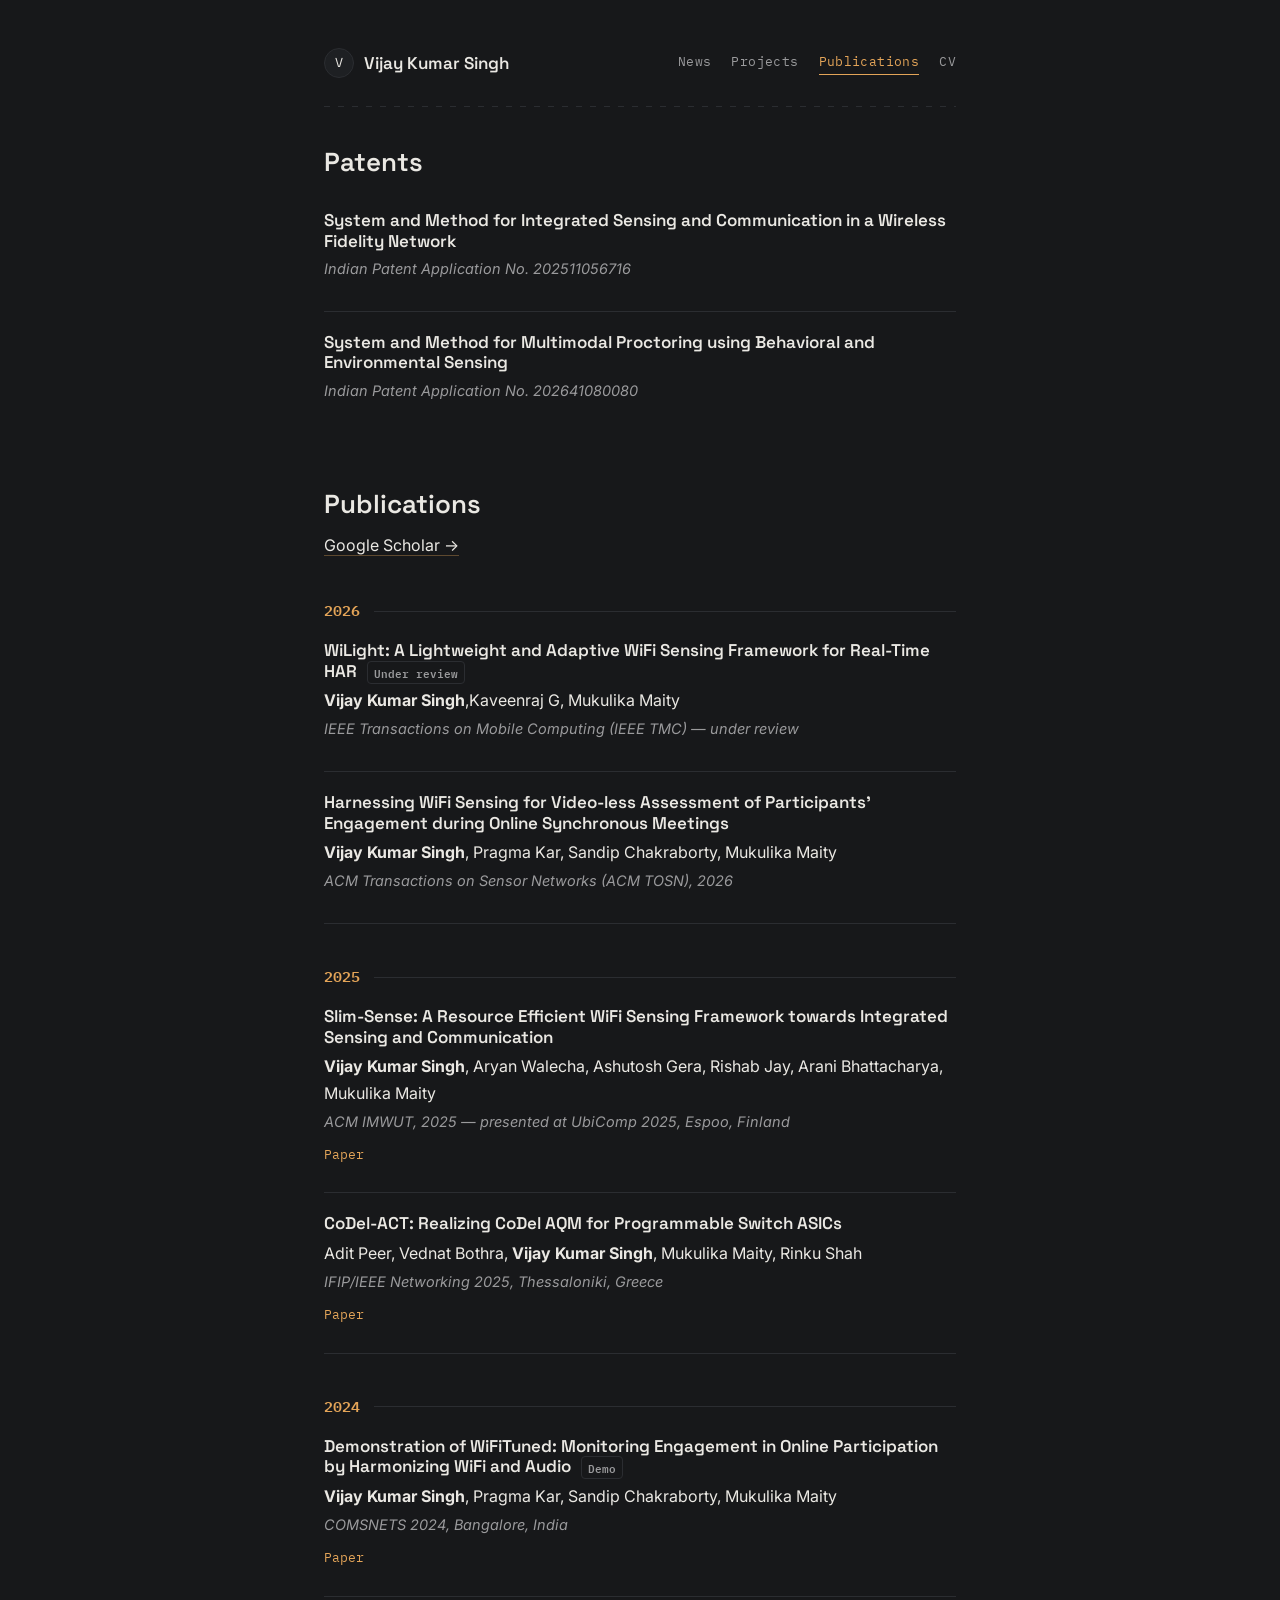
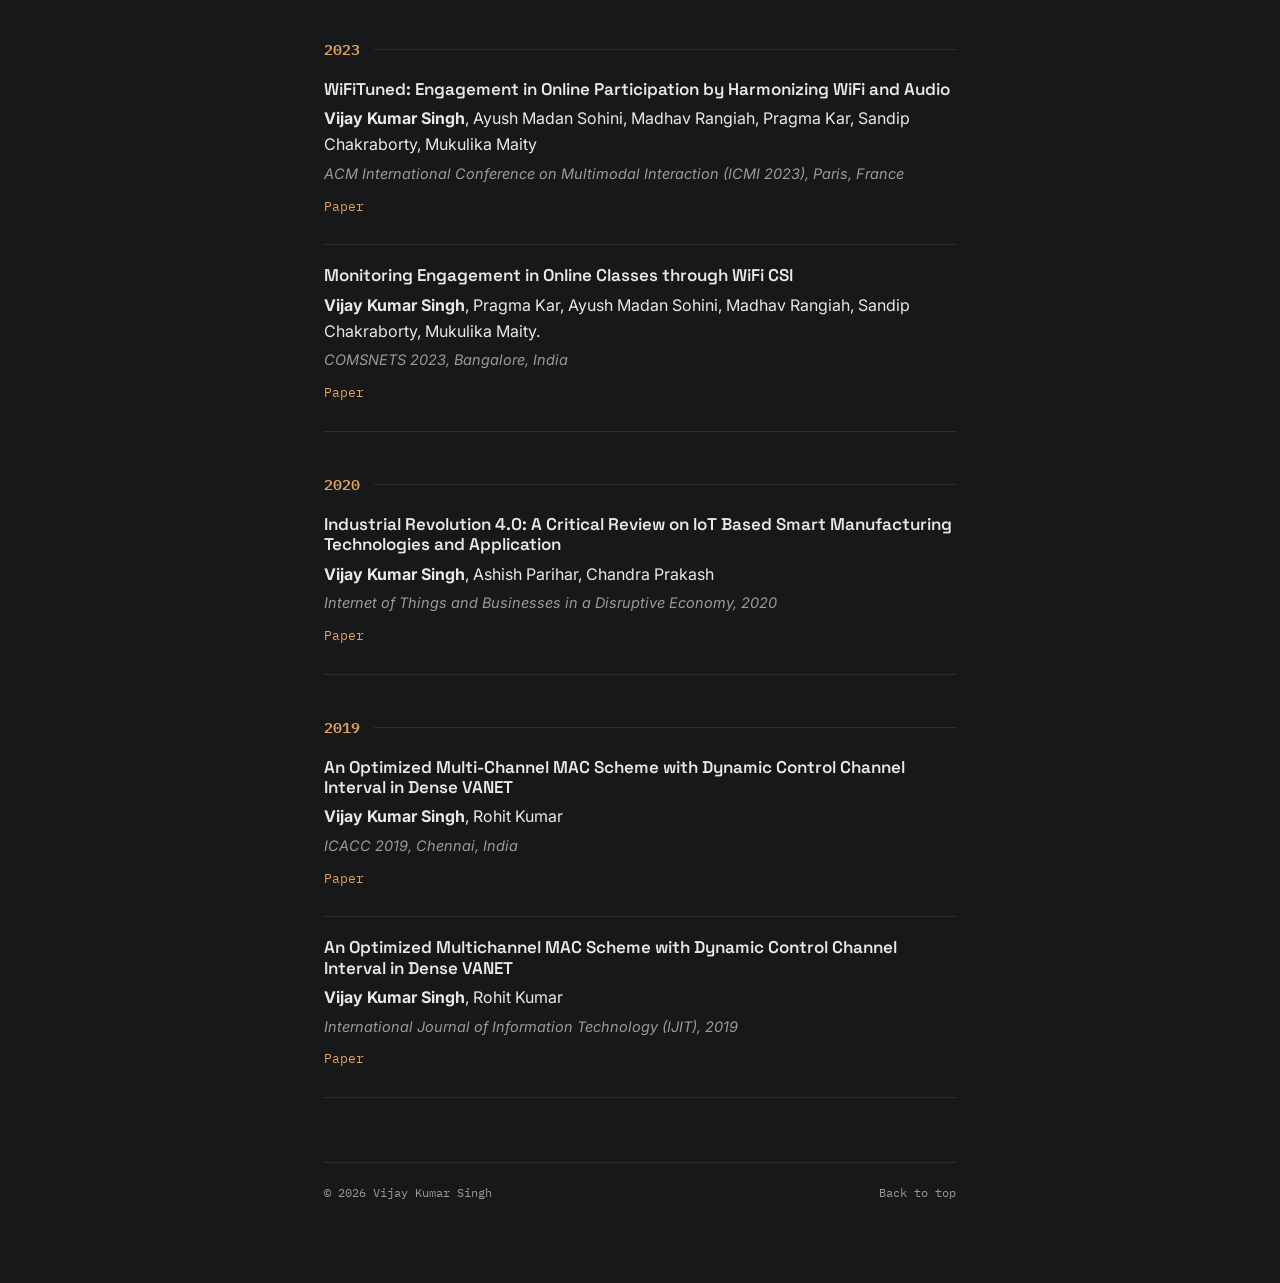
==== publications.html @ cd4f3c52 "Initial academic website" ====
<!DOCTYPE html>
<html lang="en">
<head>
<meta charset="UTF-8">
<meta name="viewport" content="width=device-width, initial-scale=1.0">
<title>Publications | Vijay Kumar Singh</title>
<link rel="preconnect" href="https://fonts.googleapis.com">
<link rel="preconnect" href="https://fonts.gstatic.com" crossorigin>
<link href="https://fonts.googleapis.com/css2?family=Space+Grotesk:wght@500;600;700&family=Inter:wght@400;500;600&family=IBM+Plex+Mono:wght@400;500&display=swap" rel="stylesheet">
<link rel="stylesheet" href="style.css">
</head>
<body>
<div class="container">

  <header class="site-header">
    <a class="brand" href="index.html">
      <span class="avatar avatar-sm">V</span>
      <span class="brand-name">Vijay Kumar Singh</span>
    </a>
    <nav class="site-nav">
      <a href="news.html">News</a>
      <a href="projects.html">Projects</a>
      <a href="publications.html" class="active">Publications</a>
      <a href="cv.pdf">CV</a>
    </nav>
  </header>
  <div class="waveform-divider"></div>

  <h1 class="page-title">Patents</h1>

  <article class="pub">
    <h3 class="pub-title">System and Method for Integrated Sensing and Communication in a Wireless Fidelity Network</h3>
    <p class="pub-venue">Indian Patent Application No. 202511056716</p>
  </article>

  <article class="pub" style="border-bottom:none;">
    <h3 class="pub-title">System and Method for Multimodal Proctoring using Behavioral and Environmental Sensing</h3>
    <p class="pub-venue">Indian Patent Application No. 202641080080</p>
  </article>

  <h1 class="page-title" style="margin-top:56px;">Publications</h1>
  <!-- TODO: paste your actual Google Scholar profile URL here -->
  <p style="margin-top:-20px;"><a href="https://scholar.google.com/citations?user=kNr-Pc0AAAAJ&hl=en"  rel="noopener">Google Scholar &rarr;</a></p>

  <!-- Author lists aren't shown per-paper on the CV, only the paper titles
       and venues — replace "et al." below with the full author list for
       each paper. -->

  <div class="year-heading"><h2>2026</h2><div class="rule"></div></div>

  <article class="pub">
    <h3 class="pub-title">WiLight: A Lightweight and Adaptive WiFi Sensing Framework for Real-Time HAR <span class="pub-tag">Under review</span></h3>
    <p class="pub-authors"><strong>Vijay Kumar Singh</strong>,Kaveenraj G, Mukulika Maity</p>
    <p class="pub-venue">IEEE Transactions on Mobile Computing (IEEE TMC) — under review</p>
  </article>

  <article class="pub">
    <h3 class="pub-title">Harnessing WiFi Sensing for Video-less Assessment of Participants' Engagement during Online Synchronous Meetings</h3>
    <p class="pub-authors"><strong>Vijay Kumar Singh</strong>, Pragma Kar, Sandip Chakraborty, Mukulika Maity</p>
    <p class="pub-venue">ACM Transactions on Sensor Networks (ACM TOSN), 2026</p>
  </article>

  

  <div class="year-heading"><h2>2025</h2><div class="rule"></div></div>

  <article class="pub">
    <h3 class="pub-title">Slim-Sense: A Resource Efficient WiFi Sensing Framework towards Integrated Sensing and Communication</h3>
    <p class="pub-authors"><strong>Vijay Kumar Singh</strong>, Aryan Walecha, Ashutosh Gera, Rishab Jay, Arani Bhattacharya, Mukulika Maity</p>
    <p class="pub-venue">ACM IMWUT, 2025 — presented at UbiComp 2025, Espoo, Finland</p>
    <div class="pub-links">
      <a href="https://doi.org/10.1145/3712271" target="_blank" rel="noopener">Paper</a>
    </div>
  </article>

  <article class="pub">
    <h3 class="pub-title">CoDel-ACT: Realizing CoDel AQM for Programmable Switch ASICs</h3>
    <p class="pub-authors">Adit Peer, Vednat Bothra, <strong>Vijay Kumar Singh</strong>, Mukulika Maity, Rinku Shah</p>
    <p class="pub-venue">IFIP/IEEE Networking 2025, Thessaloniki, Greece</p>
    <div class="pub-links">
      <a href="https://doi.org/10.23919/IFIPNetworking62109.2024.10619729" target="_blank" rel="noopener">Paper</a>
    </div>
  </article>

  

  <div class="year-heading"><h2>2024</h2><div class="rule"></div></div>
  <article class="pub">
    <h3 class="pub-title">Demonstration of WiFiTuned: Monitoring Engagement in Online Participation by Harmonizing WiFi and Audio <span class="pub-tag">Demo</span></h3>
    <p class="pub-authors"><strong>Vijay Kumar Singh</strong>, Pragma Kar, Sandip Chakraborty, Mukulika Maity</p>
    <p class="pub-venue">COMSNETS 2024, Bangalore, India</p>
    <div class="pub-links">
      <a href="https://doi.org/10.1109/COMSNETS56262.2023.10041341" target="_blank" rel="noopener">Paper</a>
    </div>
  </article>

  <div class="year-heading"><h2>2023</h2><div class="rule"></div></div>

  <article class="pub">
    <h3 class="pub-title">WiFiTuned: Engagement in Online Participation by Harmonizing WiFi and Audio</h3>
    <p class="pub-authors"><strong>Vijay Kumar Singh</strong>, Ayush Madan Sohini, Madhav Rangiah, Pragma Kar, Sandip Chakraborty, Mukulika Maity </p>
    <p class="pub-venue">ACM International Conference on Multimodal Interaction (ICMI 2023), Paris, France</p>
    <div class="pub-links">
      <a href="https://dl.acm.org/doi/pdf/10.1145/3577190.3614108" target="_blank" rel="noopener">Paper</a>
    </div>
  </article>

  <article class="pub">
    <h3 class="pub-title">Monitoring Engagement in Online Classes through WiFi CSI</h3>
    <p class="pub-authors"><strong>Vijay Kumar Singh</strong>,  Pragma Kar, Ayush Madan Sohini, Madhav Rangiah, Sandip Chakraborty, Mukulika Maity.</p>
    <p class="pub-venue">COMSNETS 2023, Bangalore, India</p>
    <div class="pub-links">
      <a href="https://ieeexplore.ieee.org/stamp/stamp.jsp?tp=&arnumber=10041341"  rel="noopener">Paper</a>
    </div>
  </article>

  <div class="year-heading"><h2>2020</h2><div class="rule"></div></div>
  <article class="pub">
    <h3 class="pub-title">Industrial Revolution 4.0: A Critical Review on IoT Based Smart Manufacturing Technologies and Application</h3>
    <p class="pub-authors"><strong>Vijay Kumar Singh</strong>, Ashish Parihar, Chandra Prakash</p>
    <p class="pub-venue">Internet of Things and Businesses in a Disruptive Economy, 2020</p>
    <div class="pub-links">
      <a href="https://www.researchgate.net/profile/Ashish-Parihar-5/publication/359159598_Industrial_Revolution_40_A_Critical_Review_on_IoT_Based_Smart_Manufacturing_Technologies_Application/links/622b1a8e3c53d31ba4ba45b7/Industrial-Revolution-40-A-Critical-Review-on-IoT-Based-Smart-Manufacturing-Technologies-Application.pdf"  rel="noopener">Paper</a>
    </div>
  </article>

  

  <div class="year-heading"><h2>2019</h2><div class="rule"></div></div>

  <article class="pub">
    <h3 class="pub-title">An Optimized Multi-Channel MAC Scheme with Dynamic Control Channel Interval in Dense VANET</h3>
    <p class="pub-authors"><strong>Vijay Kumar Singh</strong>, Rohit Kumar</p>
    <p class="pub-venue">ICACC 2019, Chennai, India</p>
    <div class="pub-links">
      <a href="https://doi.org/10.1016/j.procs.2018.10.444"  rel="noopener">Paper</a>
    </div>
  </article>

  <article class="pub">
    <h3 class="pub-title">An Optimized Multichannel MAC Scheme with Dynamic Control Channel Interval in Dense VANET</h3>
    <p class="pub-authors"><strong>Vijay Kumar Singh</strong>, Rohit Kumar</p>
    <p class="pub-venue">International Journal of Information Technology (IJIT), 2019</p>
    <div class="pub-links">
      <a href="https://doi.org/10.1007/s41870-019-00292-z" rel="noopener">Paper</a>
    </div>
  </article>

  <footer class="site-footer">
    <span>&copy; 2026 Vijay Kumar Singh</span>
    <a href="#top">Back to top</a>
  </footer>

</div>
</body>
</html>
---- style.css ----
/* =========================================================
   Personal academic site — base styles
   Edit the CSS variables below to retheme the whole site.
   ========================================================= */

   :root {
    /* --- Color --- */
    --bg:        #17181a;
    --bg-alt:    #1e2023;
    --border:    #2b2d31;
    --text:      #eae8e3;
    --text-muted:#9a9a9c;
    --accent:    #e3a458; /* warm amber — oscilloscope/radar phosphor */
    --accent-2:  #6fcf97; /* muted signal green, used sparingly */
  
    /* --- Type --- */
    --font-display: "Space Grotesk", ui-sans-serif, system-ui, sans-serif;
    --font-body:    "Inter", ui-sans-serif, system-ui, sans-serif;
    --font-mono:    "IBM Plex Mono", ui-monospace, SFMono-Regular, monospace;
  
    --max-w: 680px;
  }
  
  * { box-sizing: border-box; }
  
  html { scroll-behavior: smooth; }
  
  body {
    margin: 0;
    background: var(--bg);
    color: var(--text);
    font-family: var(--font-body);
    font-size: 16px;
    line-height: 1.65;
    -webkit-font-smoothing: antialiased;
  }
  
  a {
    color: var(--text);
    text-decoration: none;
    border-bottom: 1px solid rgba(227, 164, 88, 0.35);
    transition: border-color 0.15s ease, color 0.15s ease;
  }
  a:hover, a:focus-visible {
    color: var(--accent);
    border-color: var(--accent);
  }
  a:focus-visible { outline: 2px solid var(--accent); outline-offset: 3px; border-radius: 2px; }
  
  .container {
    max-width: var(--max-w);
    margin: 0 auto;
    padding: 48px 24px 80px;
  }
  
  h1, h2, h3 {
    font-family: var(--font-display);
    font-weight: 600;
    line-height: 1.2;
    margin: 0 0 8px;
  }
  
  .eyebrow {
    font-family: var(--font-mono);
    font-size: 12px;
    letter-spacing: 0.08em;
    text-transform: uppercase;
    color: var(--accent);
    border: none;
  }
  
  /* =========================================================
     Site header (news / projects / publications pages)
     ========================================================= */
  .site-header {
    display: flex;
    align-items: center;
    justify-content: space-between;
    flex-wrap: wrap;
    gap: 16px 24px;
  }
  
  .brand {
    display: flex;
    align-items: center;
    gap: 10px;
    border: none;
  }
  .brand:hover { border: none; }
  .brand-name {
    font-family: var(--font-display);
    font-weight: 600;
    font-size: 17px;
  }
  
  .site-nav {
    display: flex;
    gap: 20px;
    font-family: var(--font-mono);
    font-size: 13px;
    letter-spacing: 0.03em;
  }
  .site-nav a {
    border: none;
    color: var(--text-muted);
    padding-bottom: 2px;
  }
  .site-nav a:hover, .site-nav a.active {
    color: var(--accent);
    border-bottom: 1px solid var(--accent);
  }
  
  .waveform-divider {
    height: 1px;
    margin: 28px 0 40px;
    background-image: repeating-linear-gradient(
      90deg, var(--border) 0 6px, transparent 6px 14px
    );
  }
  
  /* =========================================================
     Avatar
     ========================================================= */
  .avatar {
    display: flex;
    align-items: center;
    justify-content: center;
    border-radius: 50%;
    background: var(--bg-alt);
    border: 1px solid var(--border);
    font-family: var(--font-display);
    color: var(--text);
    overflow: hidden;
  }
  .avatar img { width: 100%; height: 100%; object-fit: cover; }
  
  .avatar-sm { width: 30px; height: 30px; font-size: 13px; }
  .avatar-lg { width: 100%; height: 100%; font-size: 40px; }
  
  /* =========================================================
     Hero (homepage)
     ========================================================= */
  .hero {
    text-align: center;
    animation: rise 0.7s ease-out;
  }
  @keyframes rise {
    from { opacity: 0; transform: translateY(8px); }
    to   { opacity: 1; transform: translateY(0); }
  }
  @media (prefers-reduced-motion: reduce) {
    .hero { animation: none; }
  }
  
  .radar-wrap {
    position: relative;
    width: 220px;
    height: 220px;
    margin: 0 auto 32px;
  }
  .radar-ring {
    position: absolute;
    border-radius: 50%;
    border: 1px solid rgba(227, 164, 88, 0.16);
  }
  .radar-ring.r1 { inset: 6px; }
  .radar-ring.r2 { inset: 26px; }
  .radar-ring.r3 { inset: 46px; }
  
  .radar-sweep {
    position: absolute;
    inset: 0;
    border-radius: 50%;
    background: conic-gradient(from 0deg, rgba(111, 207, 151, 0.45), rgba(111, 207, 151, 0) 40%);
    animation: spin 5s linear infinite;
    mix-blend-mode: screen;
  }
  @keyframes spin { to { transform: rotate(360deg); } }
  @media (prefers-reduced-motion: reduce) {
    .radar-sweep { animation: none; }
  }
  
  .avatar-wrap {
    position: absolute;
    inset: 14px;
    border-radius: 50%;
  }
  
  .name {
    font-size: 34px;
    margin-bottom: 6px;
  }
  .name .edit-hint {
    color: var(--text-muted);
    font-weight: 400;
    font-size: 0.7em;
  }
  .bibtex {
    background: var(--bg-alt);
    border: 1px solid var(--border);
    border-radius: 6px;
    padding: 16px;
    overflow-x: auto;
    margin: 0;
  }
  .bibtex code {
    font-family: var(--font-mono);
    font-size: 12.5px;
    color: var(--text-muted);
    white-space: pre;
  }
  .bibtex .bx-type   { color: var(--accent); }
  .bibtex .bx-key    { color: #7ec8e6; }
  .bibtex .bx-value  { color: var(--accent-2); }

  .rule-full {
    border: none;
    border-top: 3px solid rgba(241, 236, 236, 0.18);
    opacity: 0.8;
    margin: 32px 0;
  }

  .tagline {
    font-family: var(--font-mono);
    font-size: 13px;
    letter-spacing: 0.04em;
    text-transform: uppercase;
    color: var(--text-muted);
    margin: 0 0 28px;
  }
  
  .bio {
    text-align: justify;
    color: var(--text);
    margin-bottom: 32px;
  }
  
  .social-row {
    font-family: var(--font-mono);
    font-size: 13px;
    letter-spacing: 0.03em;
    color: var(--text-muted);
    margin-bottom: 40px;
  }
  .social-row a {
    border: none;
    color: var(--text-muted);
  }
  .social-row a:hover { color: var(--accent); }
  .social-row .sep { margin: 0 10px; opacity: 0.4; }
  
  .nav-pills {
    display: flex;
    justify-content: center;
    flex-wrap: wrap;
    gap: 12px;
  }
  .nav-pills a {
    border: 1px solid var(--border);
    border-radius: 999px;
    padding: 10px 20px;
    font-family: var(--font-mono);
    font-size: 13px;
    letter-spacing: 0.03em;
    color: var(--text);
    transition: border-color 0.15s ease, background 0.15s ease, color 0.15s ease;
  }
  .nav-pills a:hover, .nav-pills a:focus-visible {
    border-color: var(--accent);
    background: rgba(227, 164, 88, 0.08);
    color: var(--accent);
  }
  
  /* =========================================================
     Page title
     ========================================================= */
  .page-title { font-size: 26px; margin-bottom: 32px; }
  
  /* =========================================================
     News timeline
     ========================================================= */
  .timeline { list-style: none; margin: 0; padding: 0; }
  .timeline li {
    padding: 14px 0;
    border-top: 1px solid var(--border);
    display: flex;
    gap: 16px;
    align-items: baseline;
  }
  .timeline li:last-child { border-bottom: 1px solid var(--border); }
  .timeline .date {
    font-family: var(--font-mono);
    font-size: 12px;
    color: var(--accent);
    white-space: nowrap;
    flex-shrink: 0;
    width: 92px;
  }
  
  /* =========================================================
     Publications
     ========================================================= */
  .year-heading {
    display: flex;
    align-items: center;
    gap: 14px;
    margin-top: 44px;
  }
  .year-heading:first-of-type { margin-top: 0; }
  .year-heading h2 {
    font-family: var(--font-mono);
    font-size: 15px;
    color: var(--accent);
    margin: 0;
  }
  .year-heading .rule {
    flex: 1;
    height: 1px;
    background: var(--border);
  }
  
  .pub {
    padding: 20px 0;
    border-bottom: 1px solid var(--border);
  }
  .pub:first-of-type { padding-top: 0; }
  .pub-title {
    font-size: 17px;
    margin-bottom: 6px;
  }
  .pub-tag {
    font-family: var(--font-mono);
    font-size: 11px;
    color: var(--text-muted);
    border: 1px solid var(--border);
    border-radius: 4px;
    padding: 1px 6px;
    margin-left: 6px;
    vertical-align: middle;
  }
  .pub-authors { margin: 0 0 4px; }
  .pub-venue {
    margin: 0 0 10px;
    color: var(--text-muted);
    font-style: italic;
    font-size: 14.5px;
  }
  .pub-links { display: flex; gap: 14px; margin-bottom: 8px; }
  .pub-links a {
    font-family: var(--font-mono);
    font-size: 12.5px;
    border: none;
    color: var(--accent);
  }
  .pub-links a:hover { color: var(--text); }
  
  .pub-abstract summary {
    cursor: pointer;
    font-family: var(--font-mono);
    font-size: 12.5px;
    color: var(--text-muted);
    list-style: none;
  }
  .pub-abstract summary::-webkit-details-marker { display: none; }
  .pub-abstract summary::before { content: "+ "; color: var(--accent); }
  .pub-abstract[open] summary::before { content: "– "; }
  .pub-abstract p {
    margin: 10px 0 0;
    color: var(--text-muted);
    font-size: 14.5px;
  }
  
  /* =========================================================
     Projects
     ========================================================= */
  .project-grid {
    display: grid;
    grid-template-columns: repeat(auto-fit, minmax(260px, 1fr));
    gap: 20px;
  }
  .project-card {
    border: 1px solid var(--border);
    background: var(--bg-alt);
    border-radius: 6px;
    padding: 22px;
    display: flex;
    flex-direction: column;
  }
  .project-card h2 { font-size: 17px; }
  .project-desc { color: var(--text); margin: 0 0 12px; }
  .project-people {
    font-family: var(--font-mono);
    font-size: 12px;
    color: var(--text-muted);
    margin: 0 0 14px;
  }
  .project-link {
    margin-top: auto;
    border: none;
    font-family: var(--font-mono);
    font-size: 13px;
    color: var(--accent);
    align-self: flex-start;
  }
  .project-link:hover { color: var(--text); }
  
  /* =========================================================
     Footer
     ========================================================= */
  .site-footer {
    margin-top: 64px;
    padding-top: 20px;
    border-top: 1px solid var(--border);
    display: flex;
    justify-content: space-between;
    align-items: center;
    font-family: var(--font-mono);
    font-size: 12px;
    color: var(--text-muted);
  }
  .site-footer a { border: none; color: var(--text-muted); }
  .site-footer a:hover { color: var(--accent); }
  
  @media (max-width: 520px) {
    .name { font-size: 28px; }
    .container { padding: 36px 18px 64px; }
    .timeline .date { width: 76px; font-size: 11px; }
  }
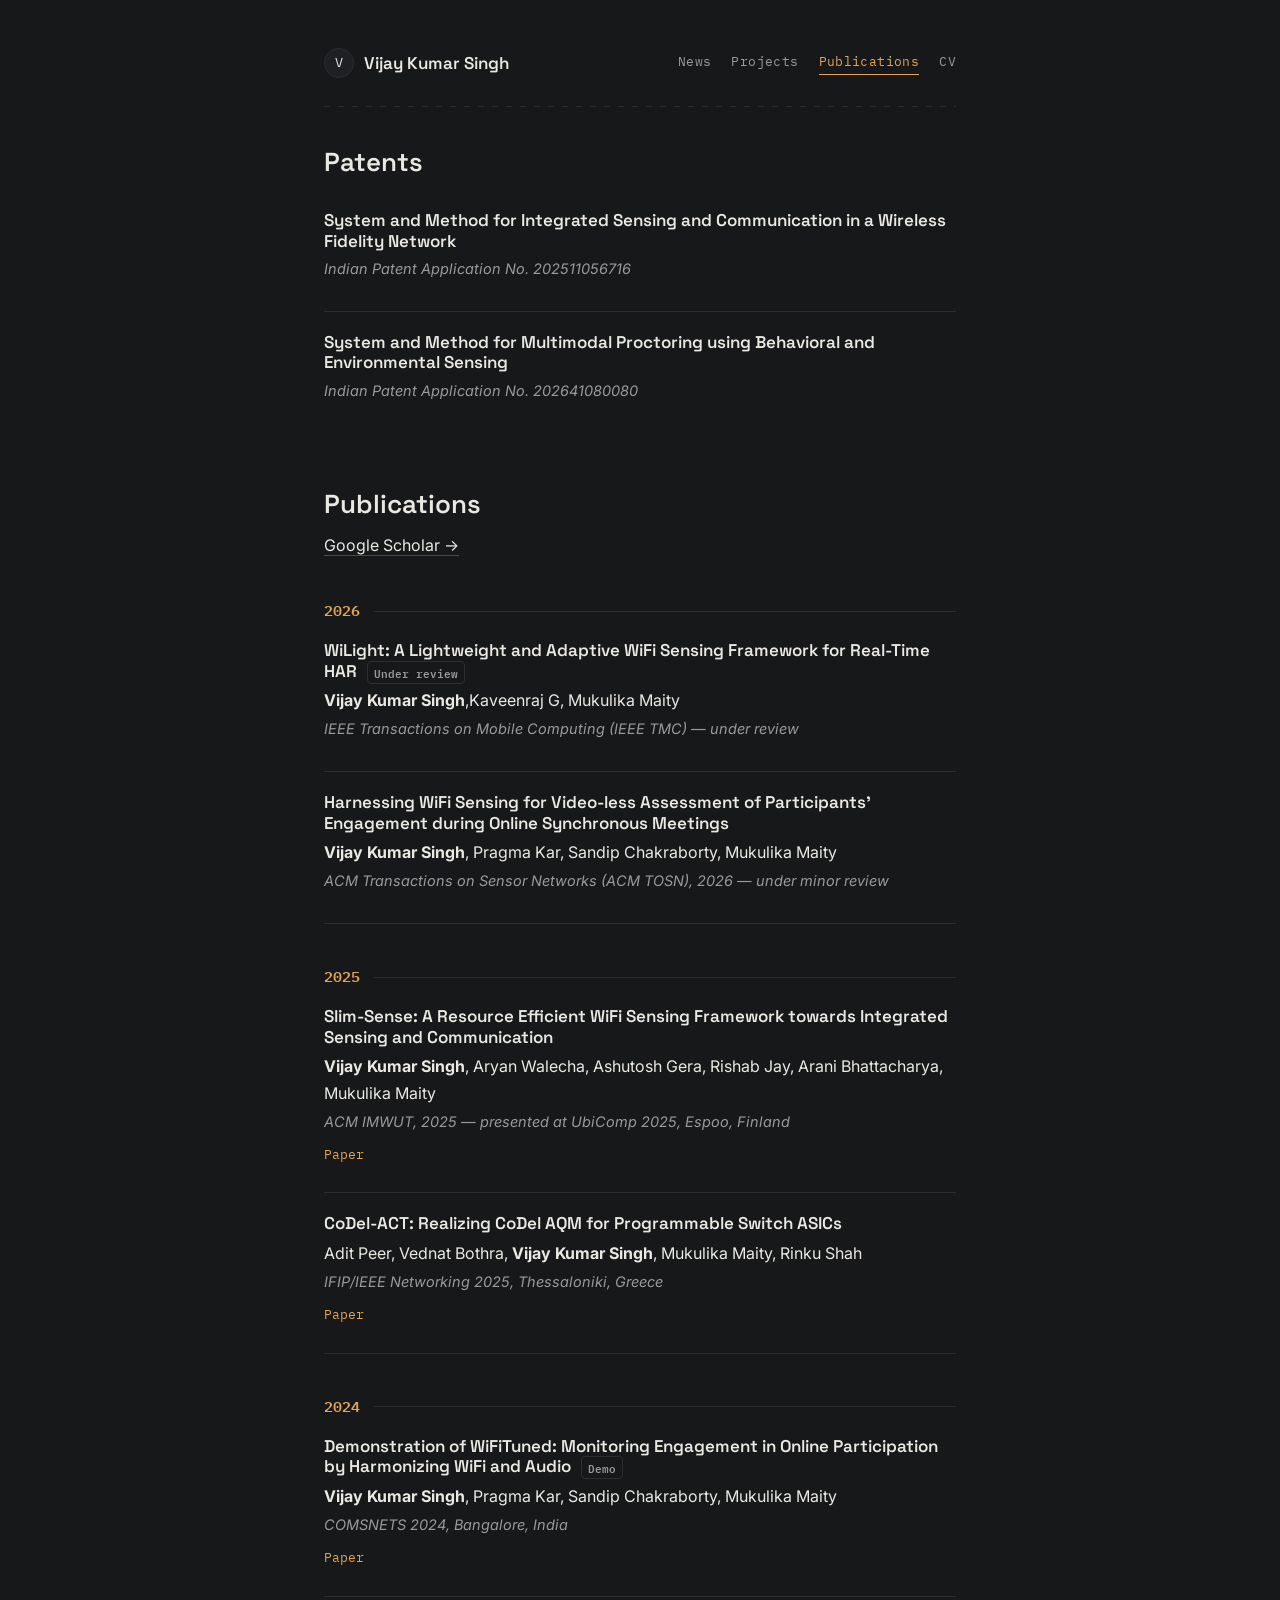
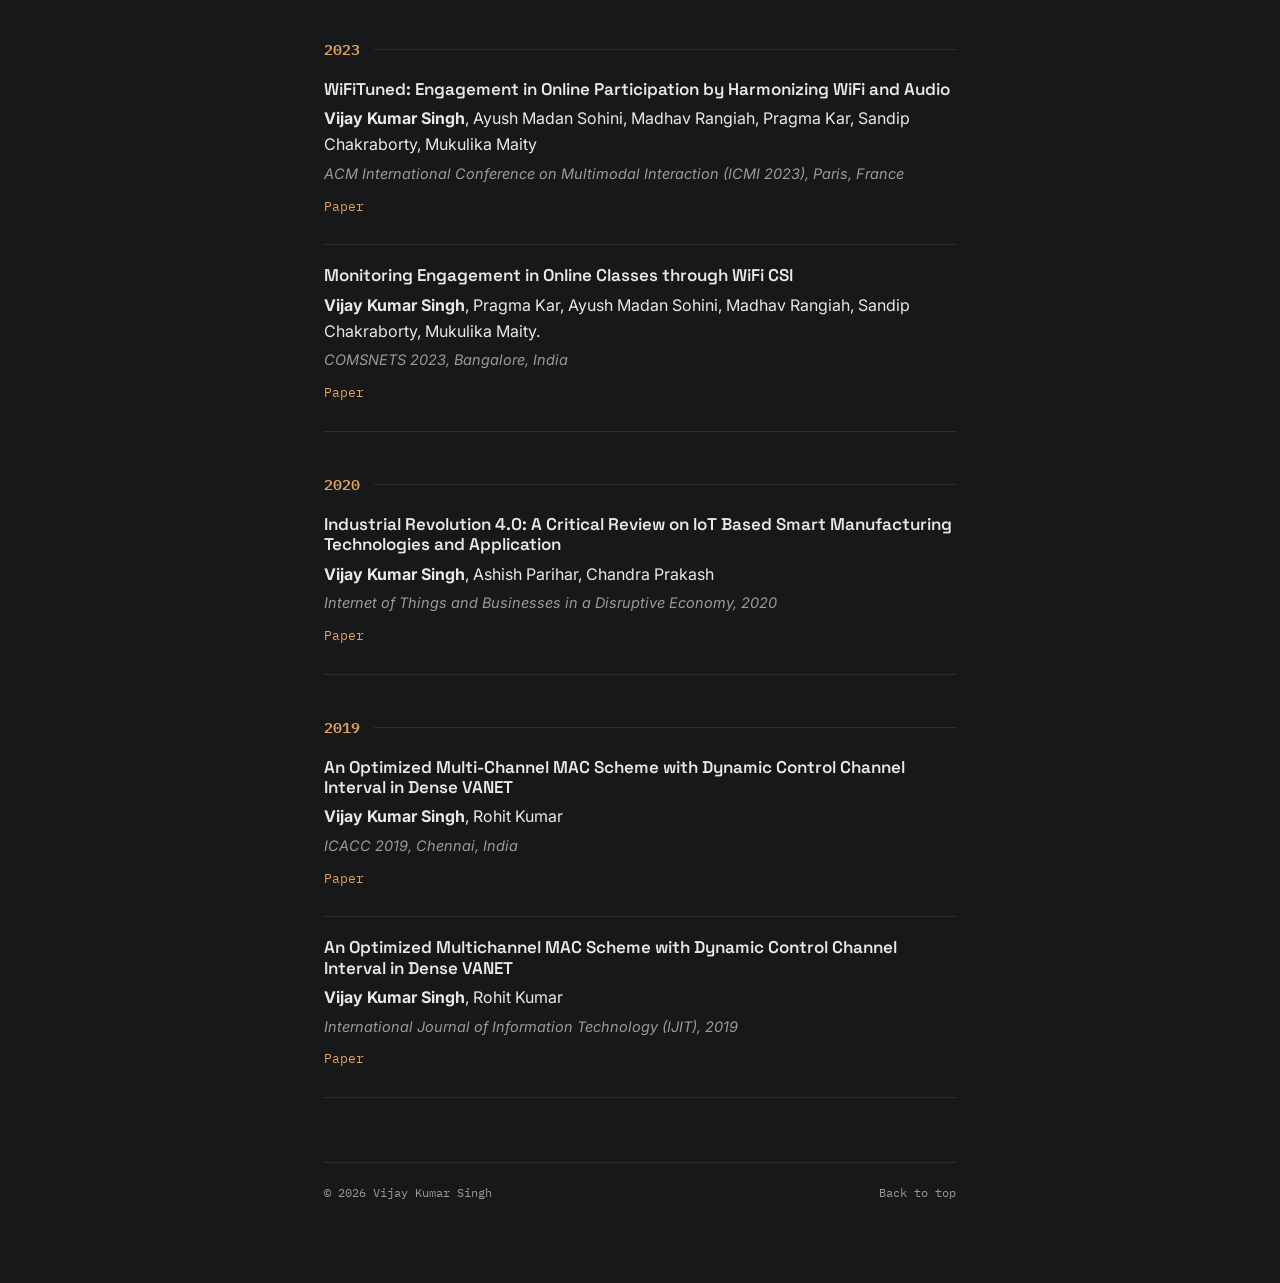
==== commit a480f916: "update" ====
--- a/publications.html
+++ b/publications.html
@@ -57,7 +57,7 @@
   <article class="pub">
     <h3 class="pub-title">Harnessing WiFi Sensing for Video-less Assessment of Participants' Engagement during Online Synchronous Meetings</h3>
     <p class="pub-authors"><strong>Vijay Kumar Singh</strong>, Pragma Kar, Sandip Chakraborty, Mukulika Maity</p>
-    <p class="pub-venue">ACM Transactions on Sensor Networks (ACM TOSN), 2026</p>
+    <p class="pub-venue">ACM Transactions on Sensor Networks (ACM TOSN), 2026 — under minor review </p>
   </article>
 
   
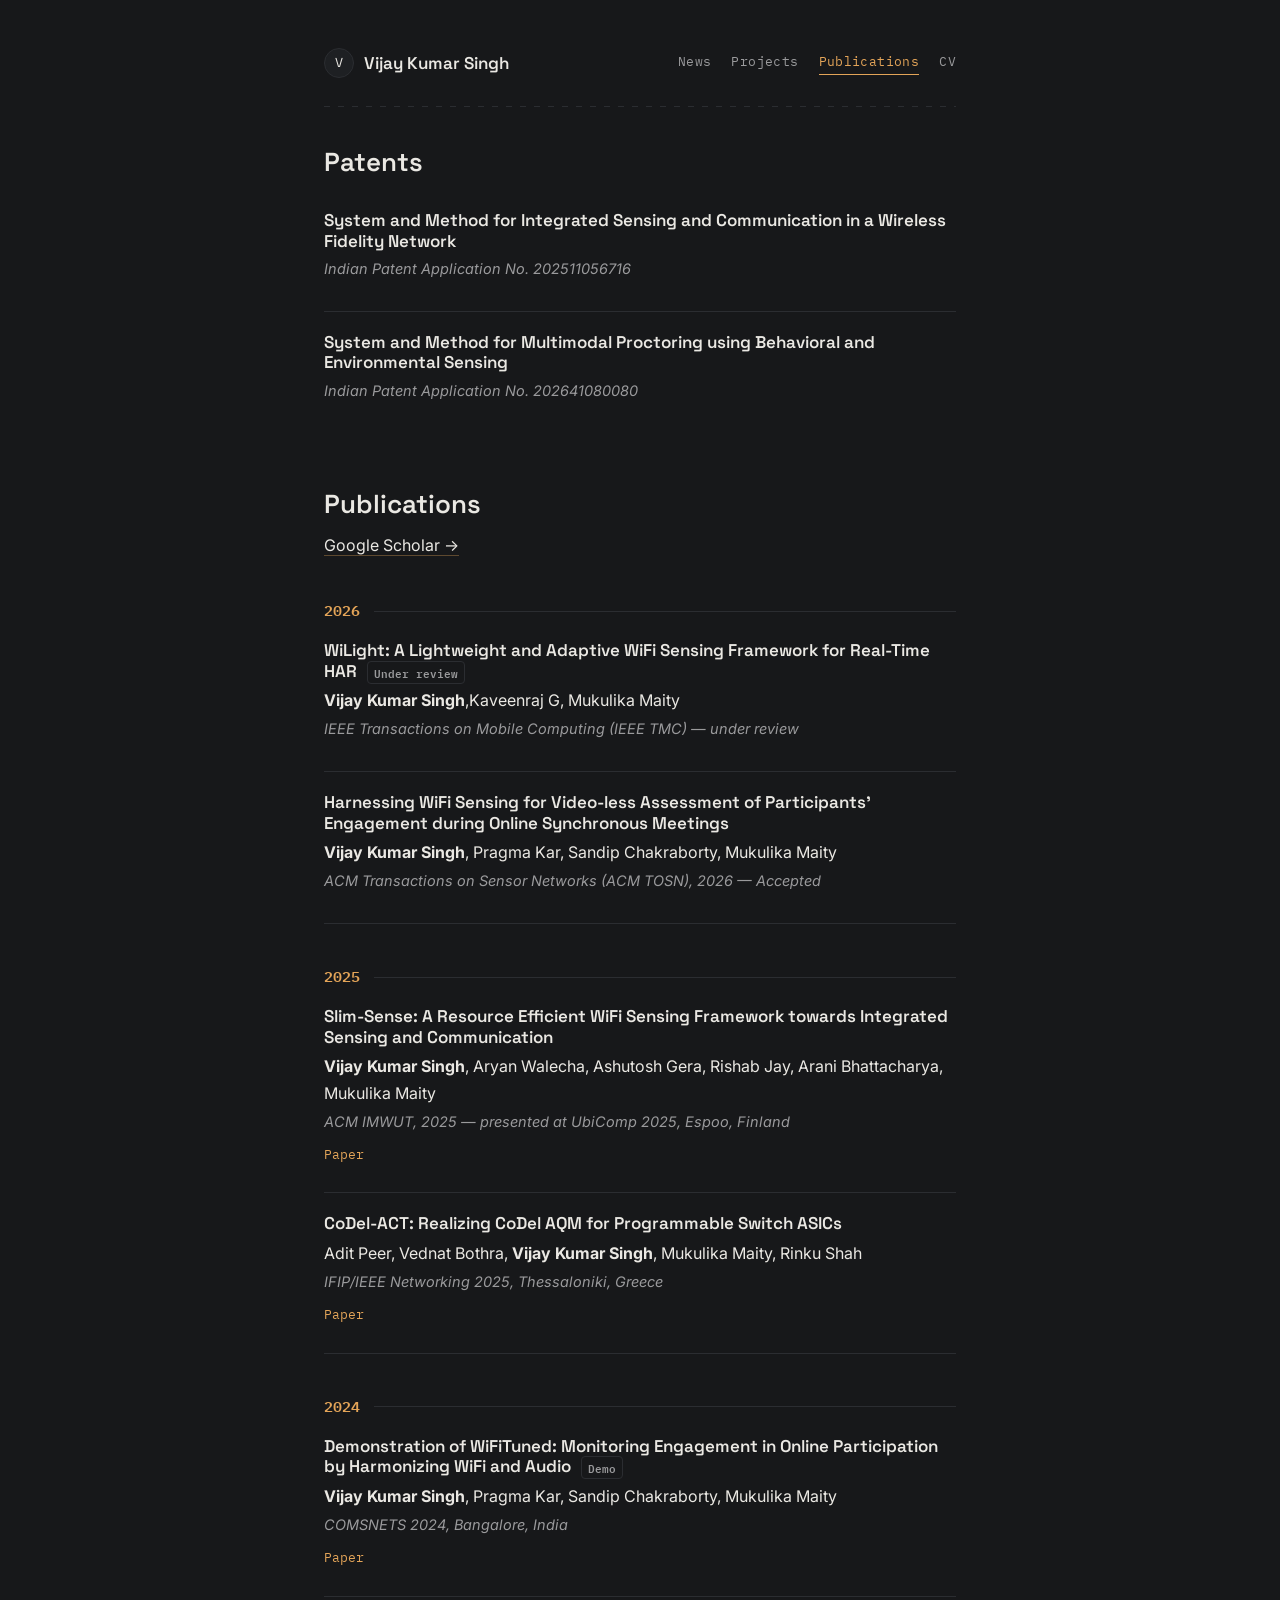
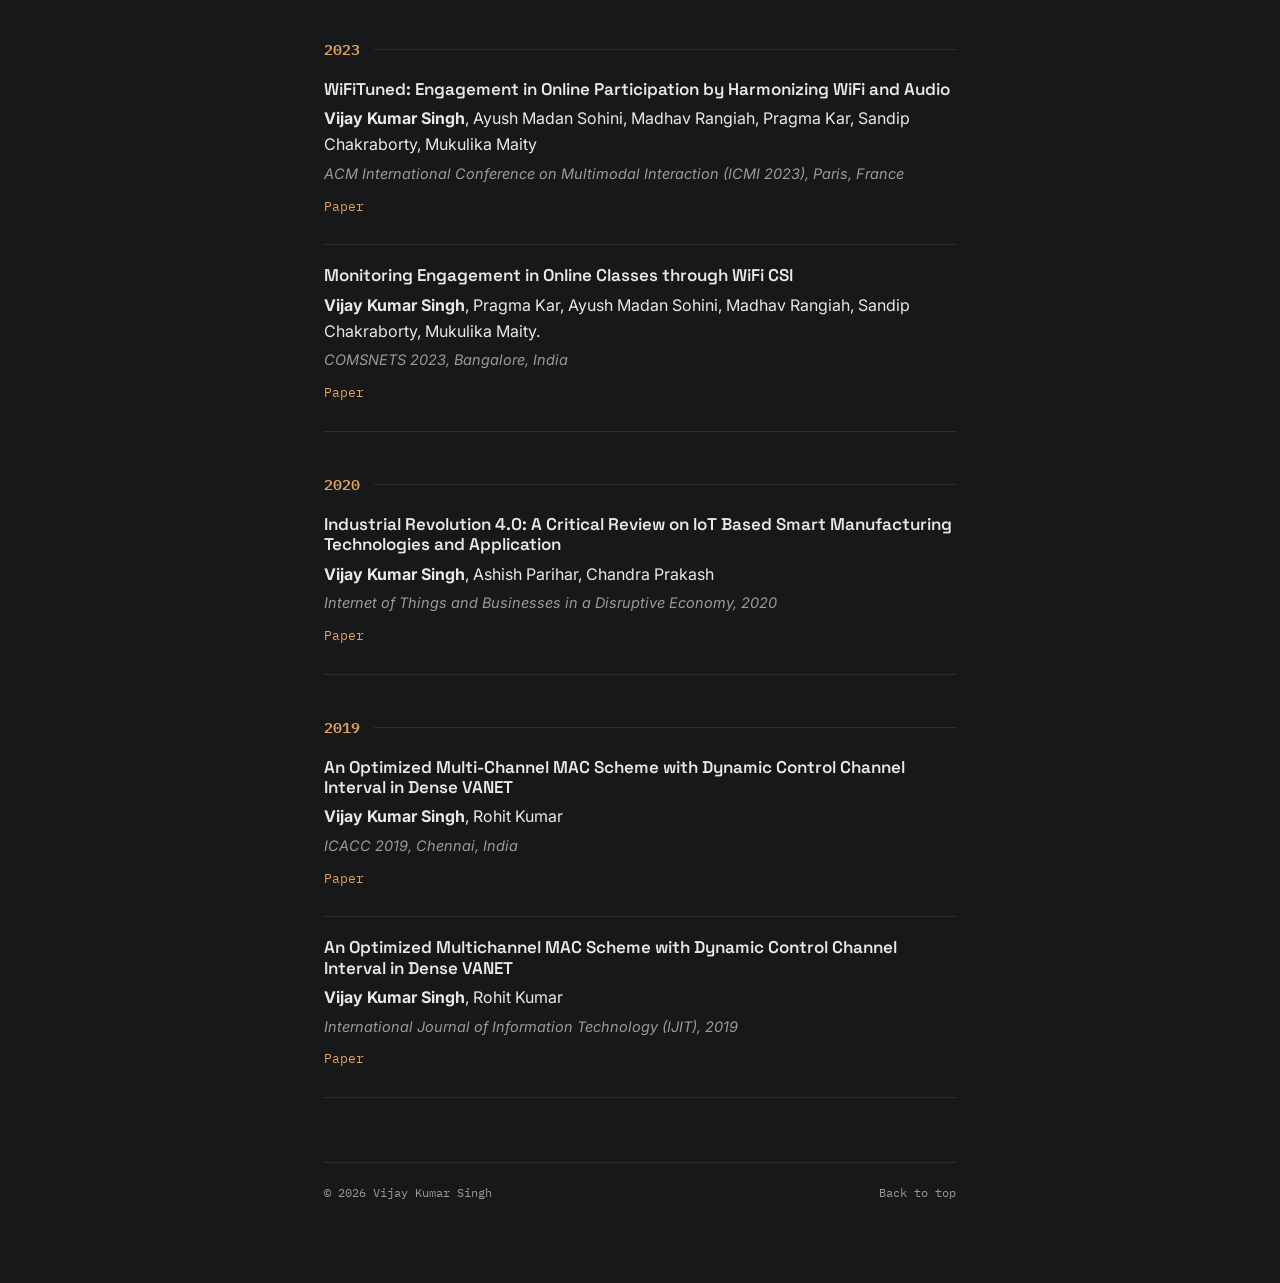
==== commit 10bd88db: "Add new publication" ====
--- a/publications.html
+++ b/publications.html
@@ -57,7 +57,7 @@
   <article class="pub">
     <h3 class="pub-title">Harnessing WiFi Sensing for Video-less Assessment of Participants' Engagement during Online Synchronous Meetings</h3>
     <p class="pub-authors"><strong>Vijay Kumar Singh</strong>, Pragma Kar, Sandip Chakraborty, Mukulika Maity</p>
-    <p class="pub-venue">ACM Transactions on Sensor Networks (ACM TOSN), 2026 — under minor review </p>
+    <p class="pub-venue">ACM Transactions on Sensor Networks (ACM TOSN), 2026 — Accepted </p>
   </article>
 
   
